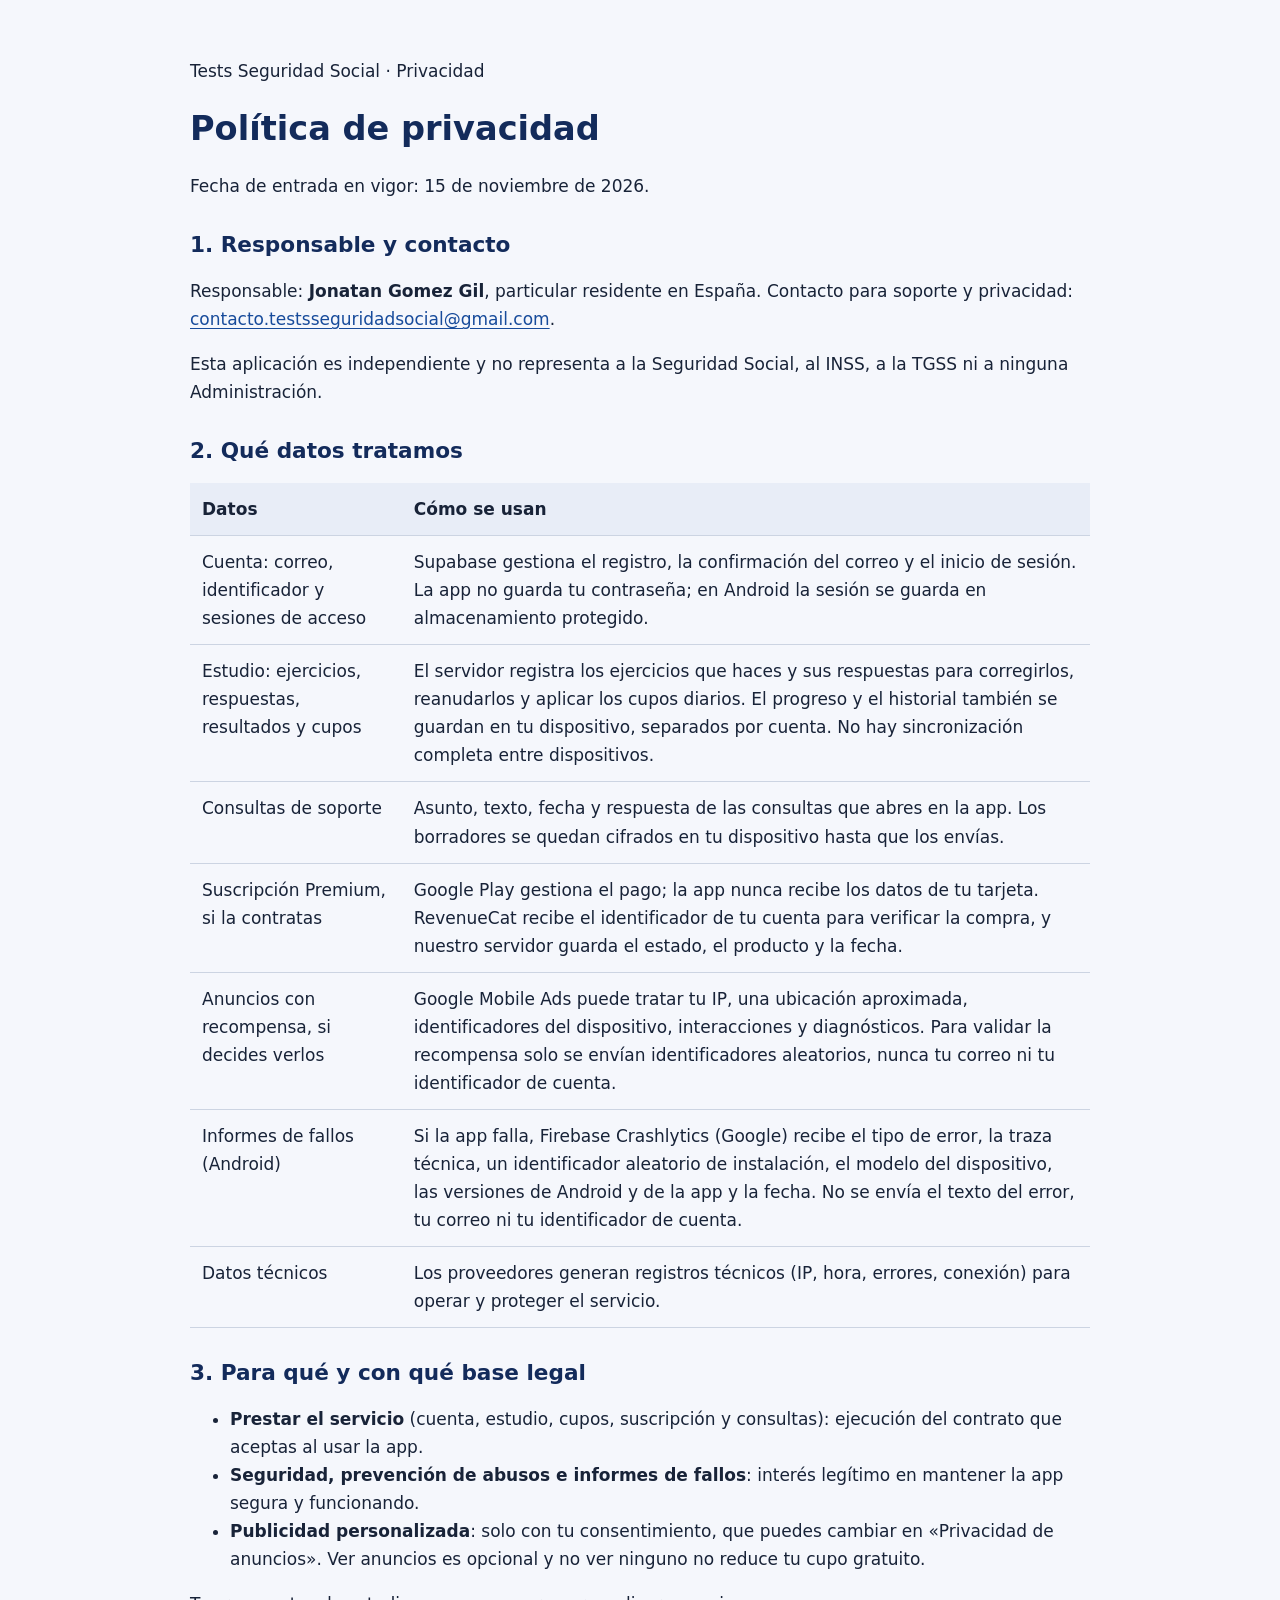
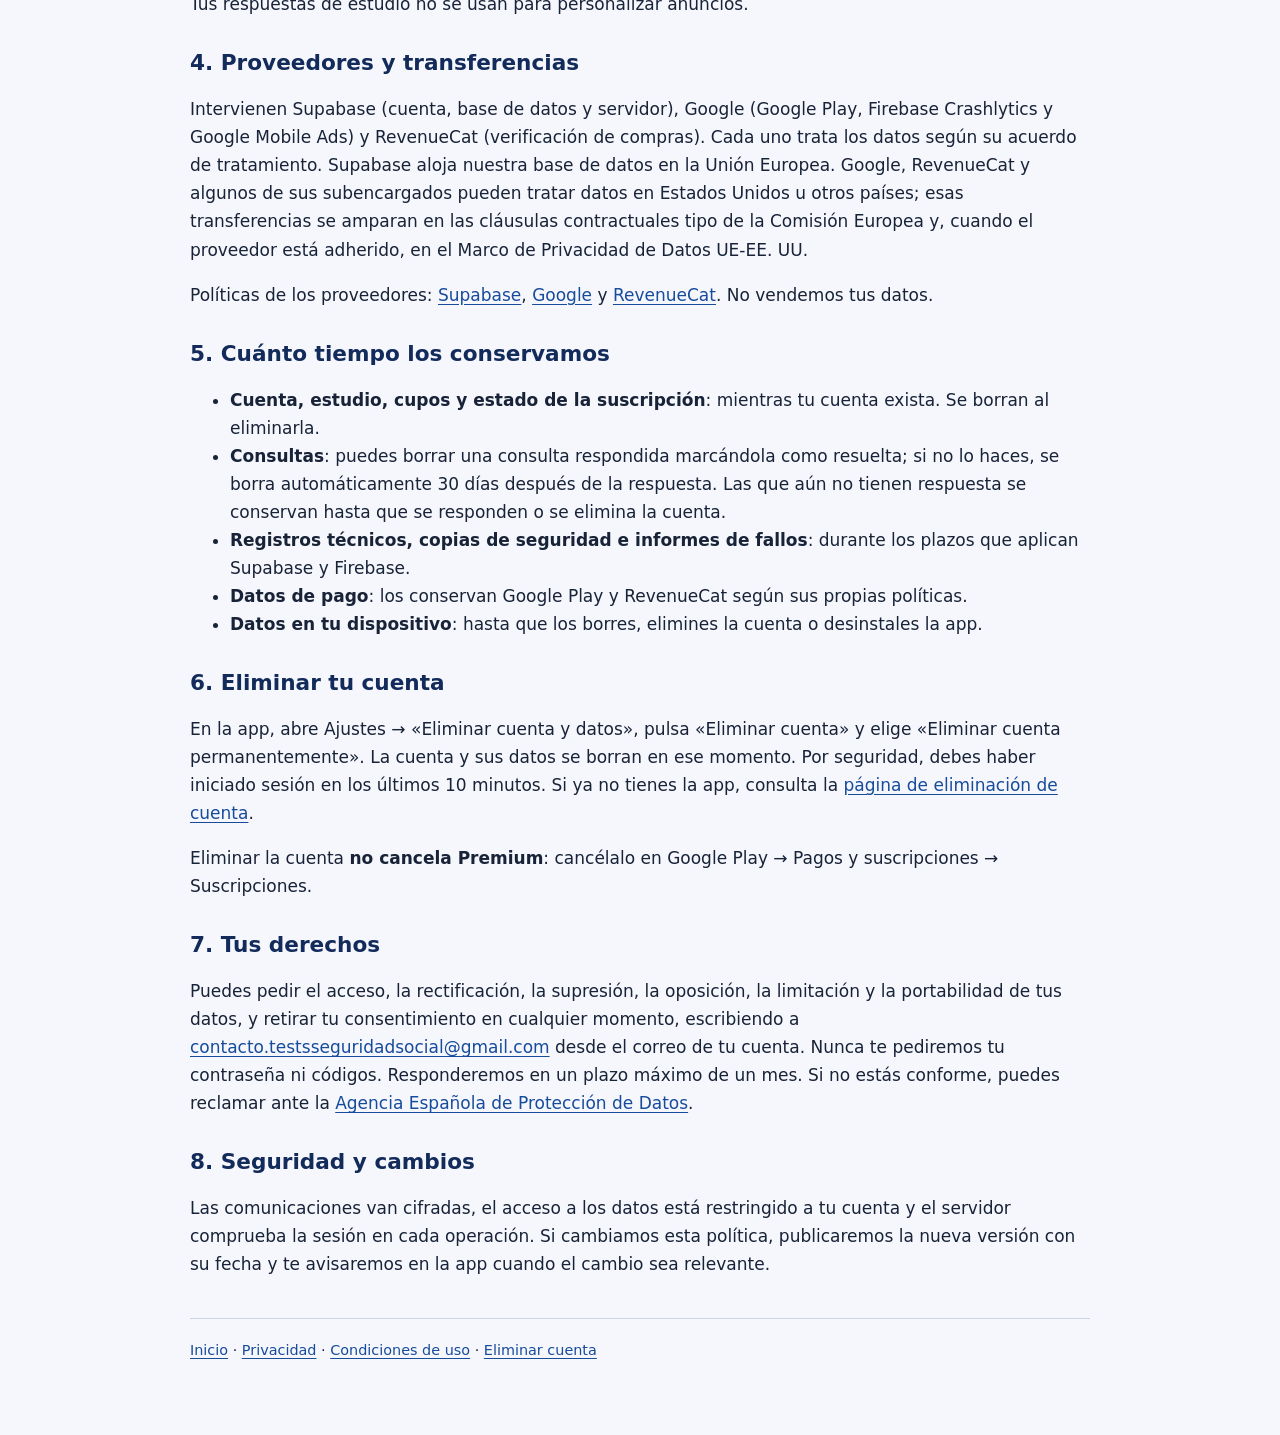
==== privacidad.html @ 5d0f277b "Create privacidad.html" ====
<!doctype html>
<html lang="es"><head><meta charset="utf-8"><meta name="viewport" content="width=device-width,initial-scale=1"><link rel="icon" href="data:,"><title>Privacidad — Tests Seguridad Social</title><link rel="stylesheet" href="estilo.css"></head><body><main>
<p>Tests Seguridad Social · Privacidad</p>
<h1>Política de privacidad</h1>
<p>Fecha de entrada en vigor: 15 de noviembre de 2026.</p>
<h2>1. Responsable y contacto</h2>
<p>Responsable: <strong>Jonatan Gomez Gil</strong>, particular residente en España. Contacto para soporte y privacidad: <a href="mailto:contacto.testsseguridadsocial@gmail.com">contacto.testsseguridadsocial@gmail.com</a>.</p>
<p>Esta aplicación es independiente y no representa a la Seguridad Social, al INSS, a la TGSS ni a ninguna Administración.</p>
<h2>2. Qué datos tratamos</h2>
<div class="tabla"><table><thead><tr><th>Datos</th><th>Cómo se usan</th></tr></thead><tbody>
<tr><td>Cuenta: correo, identificador y sesiones de acceso</td><td>Supabase gestiona el registro, la confirmación del correo y el inicio de sesión. La app no guarda tu contraseña; en Android la sesión se guarda en almacenamiento protegido.</td></tr>
<tr><td>Estudio: ejercicios, respuestas, resultados y cupos</td><td>El servidor registra los ejercicios que haces y sus respuestas para corregirlos, reanudarlos y aplicar los cupos diarios. El progreso y el historial también se guardan en tu dispositivo, separados por cuenta. No hay sincronización completa entre dispositivos.</td></tr>
<tr><td>Consultas de soporte</td><td>Asunto, texto, fecha y respuesta de las consultas que abres en la app. Los borradores se quedan cifrados en tu dispositivo hasta que los envías.</td></tr>
<tr><td>Suscripción Premium, si la contratas</td><td>Google Play gestiona el pago; la app nunca recibe los datos de tu tarjeta. RevenueCat recibe el identificador de tu cuenta para verificar la compra, y nuestro servidor guarda el estado, el producto y la fecha.</td></tr>
<tr><td>Anuncios con recompensa, si decides verlos</td><td>Google Mobile Ads puede tratar tu IP, una ubicación aproximada, identificadores del dispositivo, interacciones y diagnósticos. Para validar la recompensa solo se envían identificadores aleatorios, nunca tu correo ni tu identificador de cuenta.</td></tr>
<tr><td>Informes de fallos (Android)</td><td>Si la app falla, Firebase Crashlytics (Google) recibe el tipo de error, la traza técnica, un identificador aleatorio de instalación, el modelo del dispositivo, las versiones de Android y de la app y la fecha. No se envía el texto del error, tu correo ni tu identificador de cuenta.</td></tr>
<tr><td>Datos técnicos</td><td>Los proveedores generan registros técnicos (IP, hora, errores, conexión) para operar y proteger el servicio.</td></tr>
</tbody></table></div>
<h2>3. Para qué y con qué base legal</h2>
<ul>
<li><strong>Prestar el servicio</strong> (cuenta, estudio, cupos, suscripción y consultas): ejecución del contrato que aceptas al usar la app.</li>
<li><strong>Seguridad, prevención de abusos e informes de fallos</strong>: interés legítimo en mantener la app segura y funcionando.</li>
<li><strong>Publicidad personalizada</strong>: solo con tu consentimiento, que puedes cambiar en «Privacidad de anuncios». Ver anuncios es opcional y no ver ninguno no reduce tu cupo gratuito.</li>
</ul>
<p>Tus respuestas de estudio no se usan para personalizar anuncios.</p>
<h2>4. Proveedores y transferencias</h2>
<p>Intervienen Supabase (cuenta, base de datos y servidor), Google (Google Play, Firebase Crashlytics y Google Mobile Ads) y RevenueCat (verificación de compras). Cada uno trata los datos según su acuerdo de tratamiento. Supabase aloja nuestra base de datos en la Unión Europea. Google, RevenueCat y algunos de sus subencargados pueden tratar datos en Estados Unidos u otros países; esas transferencias se amparan en las cláusulas contractuales tipo de la Comisión Europea y, cuando el proveedor está adherido, en el Marco de Privacidad de Datos UE-EE. UU.</p>
<p>Políticas de los proveedores: <a href="https://supabase.com/privacy">Supabase</a>, <a href="https://policies.google.com/privacy">Google</a> y <a href="https://www.revenuecat.com/privacy/">RevenueCat</a>. No vendemos tus datos.</p>
<h2>5. Cuánto tiempo los conservamos</h2>
<ul>
<li><strong>Cuenta, estudio, cupos y estado de la suscripción</strong>: mientras tu cuenta exista. Se borran al eliminarla.</li>
<li><strong>Consultas</strong>: puedes borrar una consulta respondida marcándola como resuelta; si no lo haces, se borra automáticamente 30 días después de la respuesta. Las que aún no tienen respuesta se conservan hasta que se responden o se elimina la cuenta.</li>
<li><strong>Registros técnicos, copias de seguridad e informes de fallos</strong>: durante los plazos que aplican Supabase y Firebase.</li>
<li><strong>Datos de pago</strong>: los conservan Google Play y RevenueCat según sus propias políticas.</li>
<li><strong>Datos en tu dispositivo</strong>: hasta que los borres, elimines la cuenta o desinstales la app.</li>
</ul>
<h2>6. Eliminar tu cuenta</h2>
<p>En la app, abre Ajustes → «Eliminar cuenta y datos», pulsa «Eliminar cuenta» y elige «Eliminar cuenta permanentemente». La cuenta y sus datos se borran en ese momento. Por seguridad, debes haber iniciado sesión en los últimos 10 minutos. Si ya no tienes la app, consulta la <a href="eliminar-cuenta.html">página de eliminación de cuenta</a>.</p>
<p>Eliminar la cuenta <strong>no cancela Premium</strong>: cancélalo en Google Play → Pagos y suscripciones → Suscripciones.</p>
<h2>7. Tus derechos</h2>
<p>Puedes pedir el acceso, la rectificación, la supresión, la oposición, la limitación y la portabilidad de tus datos, y retirar tu consentimiento en cualquier momento, escribiendo a <a href="mailto:contacto.testsseguridadsocial@gmail.com">contacto.testsseguridadsocial@gmail.com</a> desde el correo de tu cuenta. Nunca te pediremos tu contraseña ni códigos. Responderemos en un plazo máximo de un mes. Si no estás conforme, puedes reclamar ante la <a href="https://www.aepd.es">Agencia Española de Protección de Datos</a>.</p>
<h2>8. Seguridad y cambios</h2>
<p>Las comunicaciones van cifradas, el acceso a los datos está restringido a tu cuenta y el servidor comprueba la sesión en cada operación. Si cambiamos esta política, publicaremos la nueva versión con su fecha y te avisaremos en la app cuando el cambio sea relevante.</p>
<footer><a href="index.html">Inicio</a> · <a href="privacidad.html">Privacidad</a> · <a href="condiciones.html">Condiciones de uso</a> · <a href="eliminar-cuenta.html">Eliminar cuenta</a></footer>
</main></body></html>
---- estilo.css ----
body{margin:0;background:#f5f7fc;color:#182338;font:17px/1.65 system-ui,sans-serif}main{max-width:900px;margin:0 auto;padding:40px 22px 72px}h1,h2{line-height:1.25;color:#132b5b}h1{font-size:2.1rem}h2{margin-top:2rem;font-size:1.35rem}a{color:#174b9b;text-underline-offset:3px}table{border-collapse:collapse;width:100%}th,td{padding:12px;text-align:left;vertical-align:top;border-bottom:1px solid #ccd4e2}th{background:#e8edf7}.tabla{overflow:auto}footer{border-top:1px solid #ccd4e2;margin-top:40px;padding-top:20px;font-size:.9rem}@media(max-width:600px){table{font-size:.9rem}th,td{padding:8px}h1{font-size:1.7rem}}
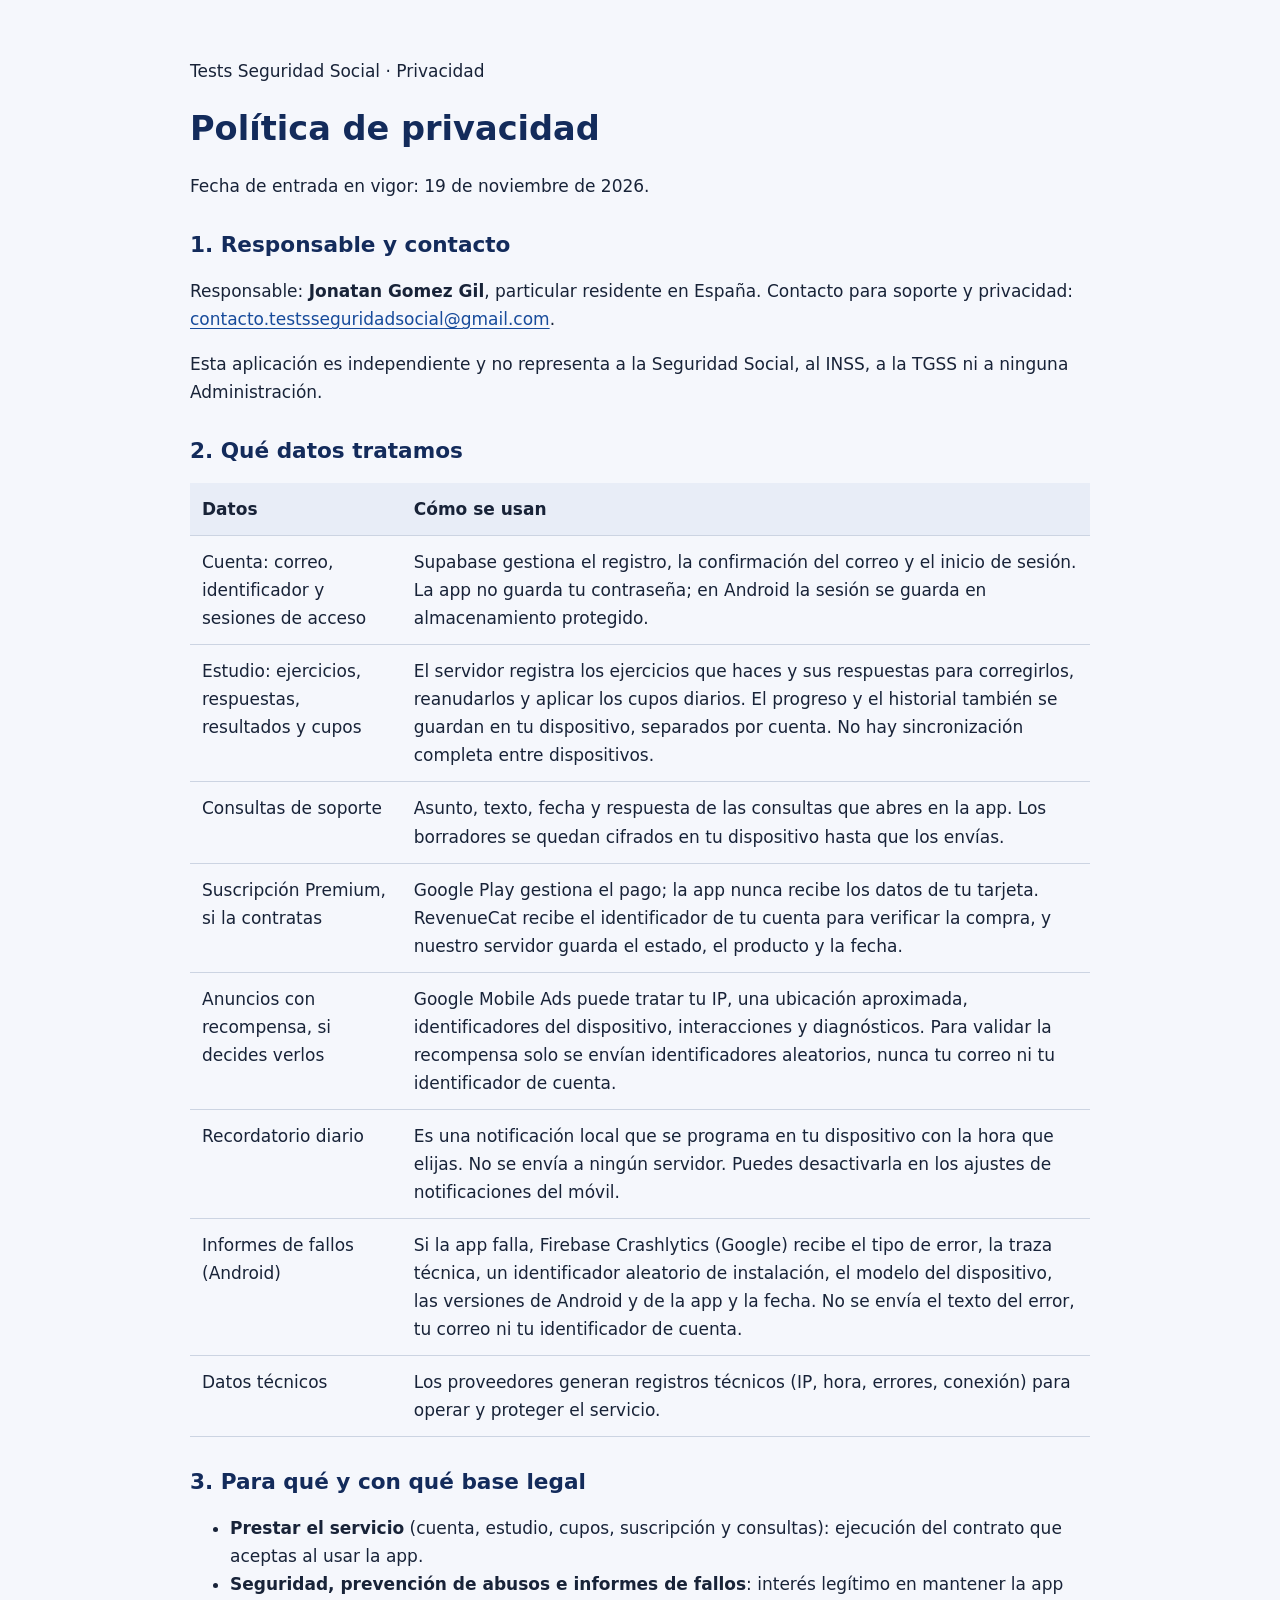
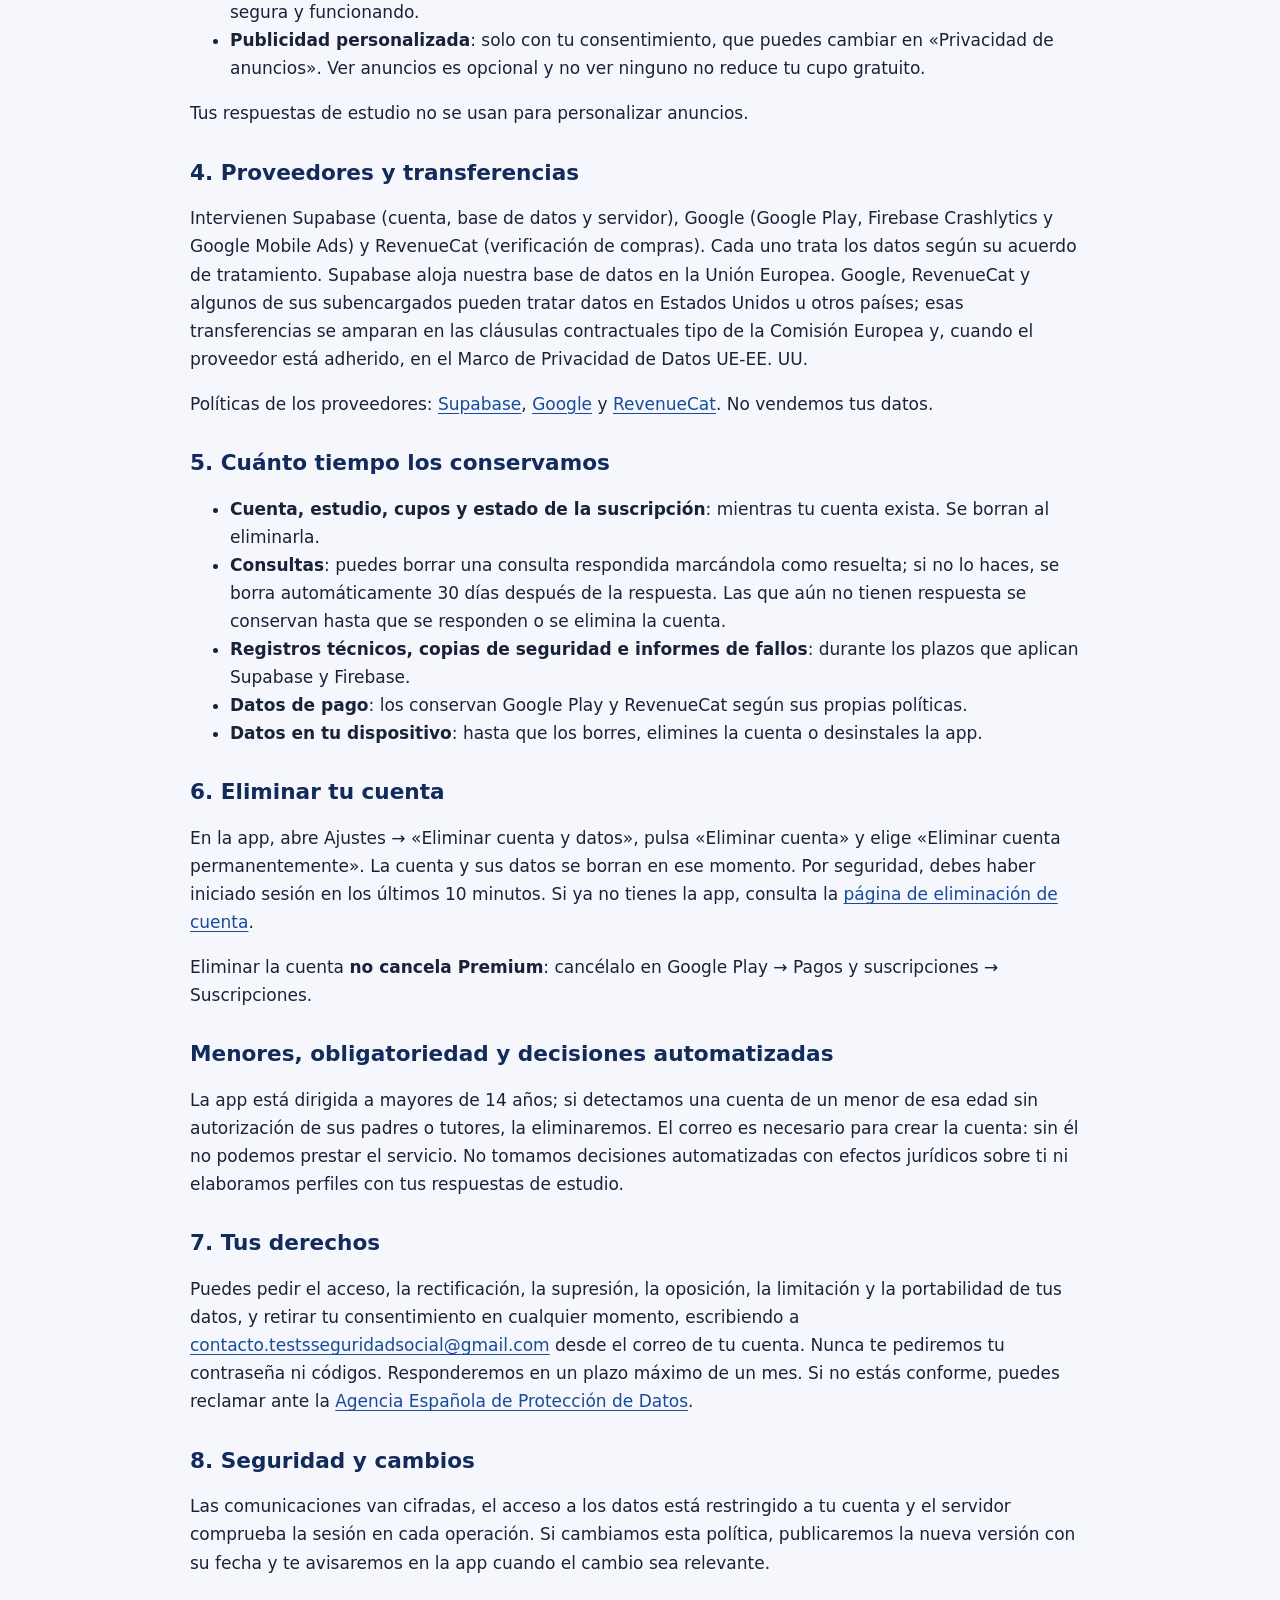
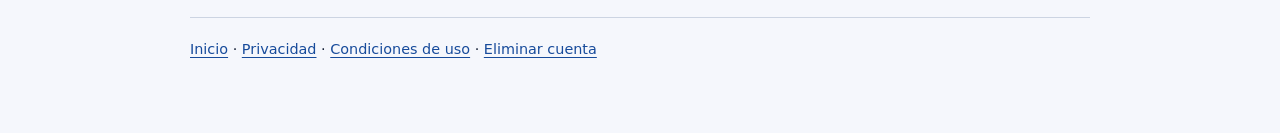
==== commit 91db3dbb: "Actualiza condiciones y privacidad (19/11/2026) Co-Authored-By: Claude Opus 5.5 <noreply@anthropic.c" ====
--- a/privacidad.html
+++ b/privacidad.html
@@ -2,7 +2,7 @@
 <html lang="es"><head><meta charset="utf-8"><meta name="viewport" content="width=device-width,initial-scale=1"><link rel="icon" href="data:,"><title>Privacidad — Tests Seguridad Social</title><link rel="stylesheet" href="estilo.css"></head><body><main>
 <p>Tests Seguridad Social · Privacidad</p>
 <h1>Política de privacidad</h1>
-<p>Fecha de entrada en vigor: 15 de noviembre de 2026.</p>
+<p>Fecha de entrada en vigor: 19 de noviembre de 2026.</p>
 <h2>1. Responsable y contacto</h2>
 <p>Responsable: <strong>Jonatan Gomez Gil</strong>, particular residente en España. Contacto para soporte y privacidad: <a href="mailto:contacto.testsseguridadsocial@gmail.com">contacto.testsseguridadsocial@gmail.com</a>.</p>
 <p>Esta aplicación es independiente y no representa a la Seguridad Social, al INSS, a la TGSS ni a ninguna Administración.</p>
@@ -13,6 +13,7 @@
 <tr><td>Consultas de soporte</td><td>Asunto, texto, fecha y respuesta de las consultas que abres en la app. Los borradores se quedan cifrados en tu dispositivo hasta que los envías.</td></tr>
 <tr><td>Suscripción Premium, si la contratas</td><td>Google Play gestiona el pago; la app nunca recibe los datos de tu tarjeta. RevenueCat recibe el identificador de tu cuenta para verificar la compra, y nuestro servidor guarda el estado, el producto y la fecha.</td></tr>
 <tr><td>Anuncios con recompensa, si decides verlos</td><td>Google Mobile Ads puede tratar tu IP, una ubicación aproximada, identificadores del dispositivo, interacciones y diagnósticos. Para validar la recompensa solo se envían identificadores aleatorios, nunca tu correo ni tu identificador de cuenta.</td></tr>
+<tr><td>Recordatorio diario</td><td>Es una notificación local que se programa en tu dispositivo con la hora que elijas. No se envía a ningún servidor. Puedes desactivarla en los ajustes de notificaciones del móvil.</td></tr>
 <tr><td>Informes de fallos (Android)</td><td>Si la app falla, Firebase Crashlytics (Google) recibe el tipo de error, la traza técnica, un identificador aleatorio de instalación, el modelo del dispositivo, las versiones de Android y de la app y la fecha. No se envía el texto del error, tu correo ni tu identificador de cuenta.</td></tr>
 <tr><td>Datos técnicos</td><td>Los proveedores generan registros técnicos (IP, hora, errores, conexión) para operar y proteger el servicio.</td></tr>
 </tbody></table></div>
@@ -37,6 +38,8 @@
 <h2>6. Eliminar tu cuenta</h2>
 <p>En la app, abre Ajustes → «Eliminar cuenta y datos», pulsa «Eliminar cuenta» y elige «Eliminar cuenta permanentemente». La cuenta y sus datos se borran en ese momento. Por seguridad, debes haber iniciado sesión en los últimos 10 minutos. Si ya no tienes la app, consulta la <a href="eliminar-cuenta.html">página de eliminación de cuenta</a>.</p>
 <p>Eliminar la cuenta <strong>no cancela Premium</strong>: cancélalo en Google Play → Pagos y suscripciones → Suscripciones.</p>
+<h2>Menores, obligatoriedad y decisiones automatizadas</h2>
+<p>La app está dirigida a mayores de 14 años; si detectamos una cuenta de un menor de esa edad sin autorización de sus padres o tutores, la eliminaremos. El correo es necesario para crear la cuenta: sin él no podemos prestar el servicio. No tomamos decisiones automatizadas con efectos jurídicos sobre ti ni elaboramos perfiles con tus respuestas de estudio.</p>
 <h2>7. Tus derechos</h2>
 <p>Puedes pedir el acceso, la rectificación, la supresión, la oposición, la limitación y la portabilidad de tus datos, y retirar tu consentimiento en cualquier momento, escribiendo a <a href="mailto:contacto.testsseguridadsocial@gmail.com">contacto.testsseguridadsocial@gmail.com</a> desde el correo de tu cuenta. Nunca te pediremos tu contraseña ni códigos. Responderemos en un plazo máximo de un mes. Si no estás conforme, puedes reclamar ante la <a href="https://www.aepd.es">Agencia Española de Protección de Datos</a>.</p>
 <h2>8. Seguridad y cambios</h2>
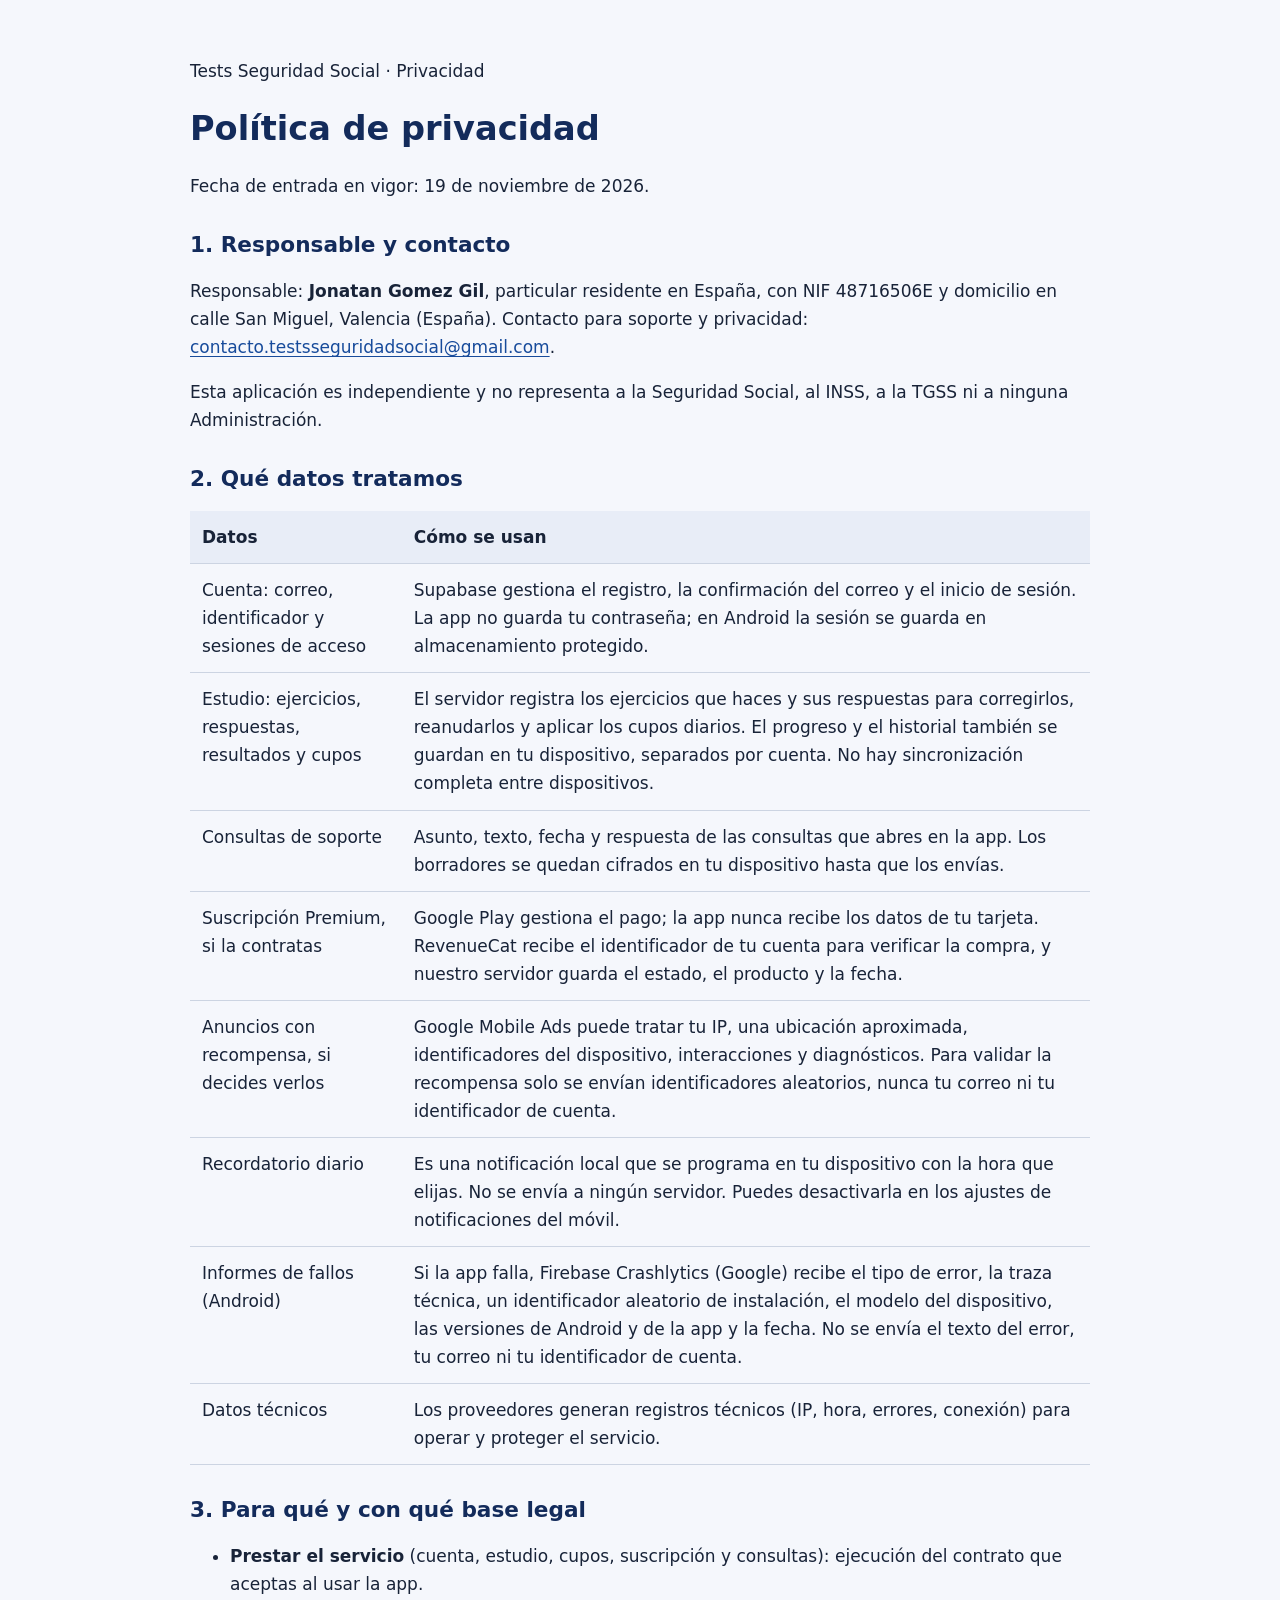
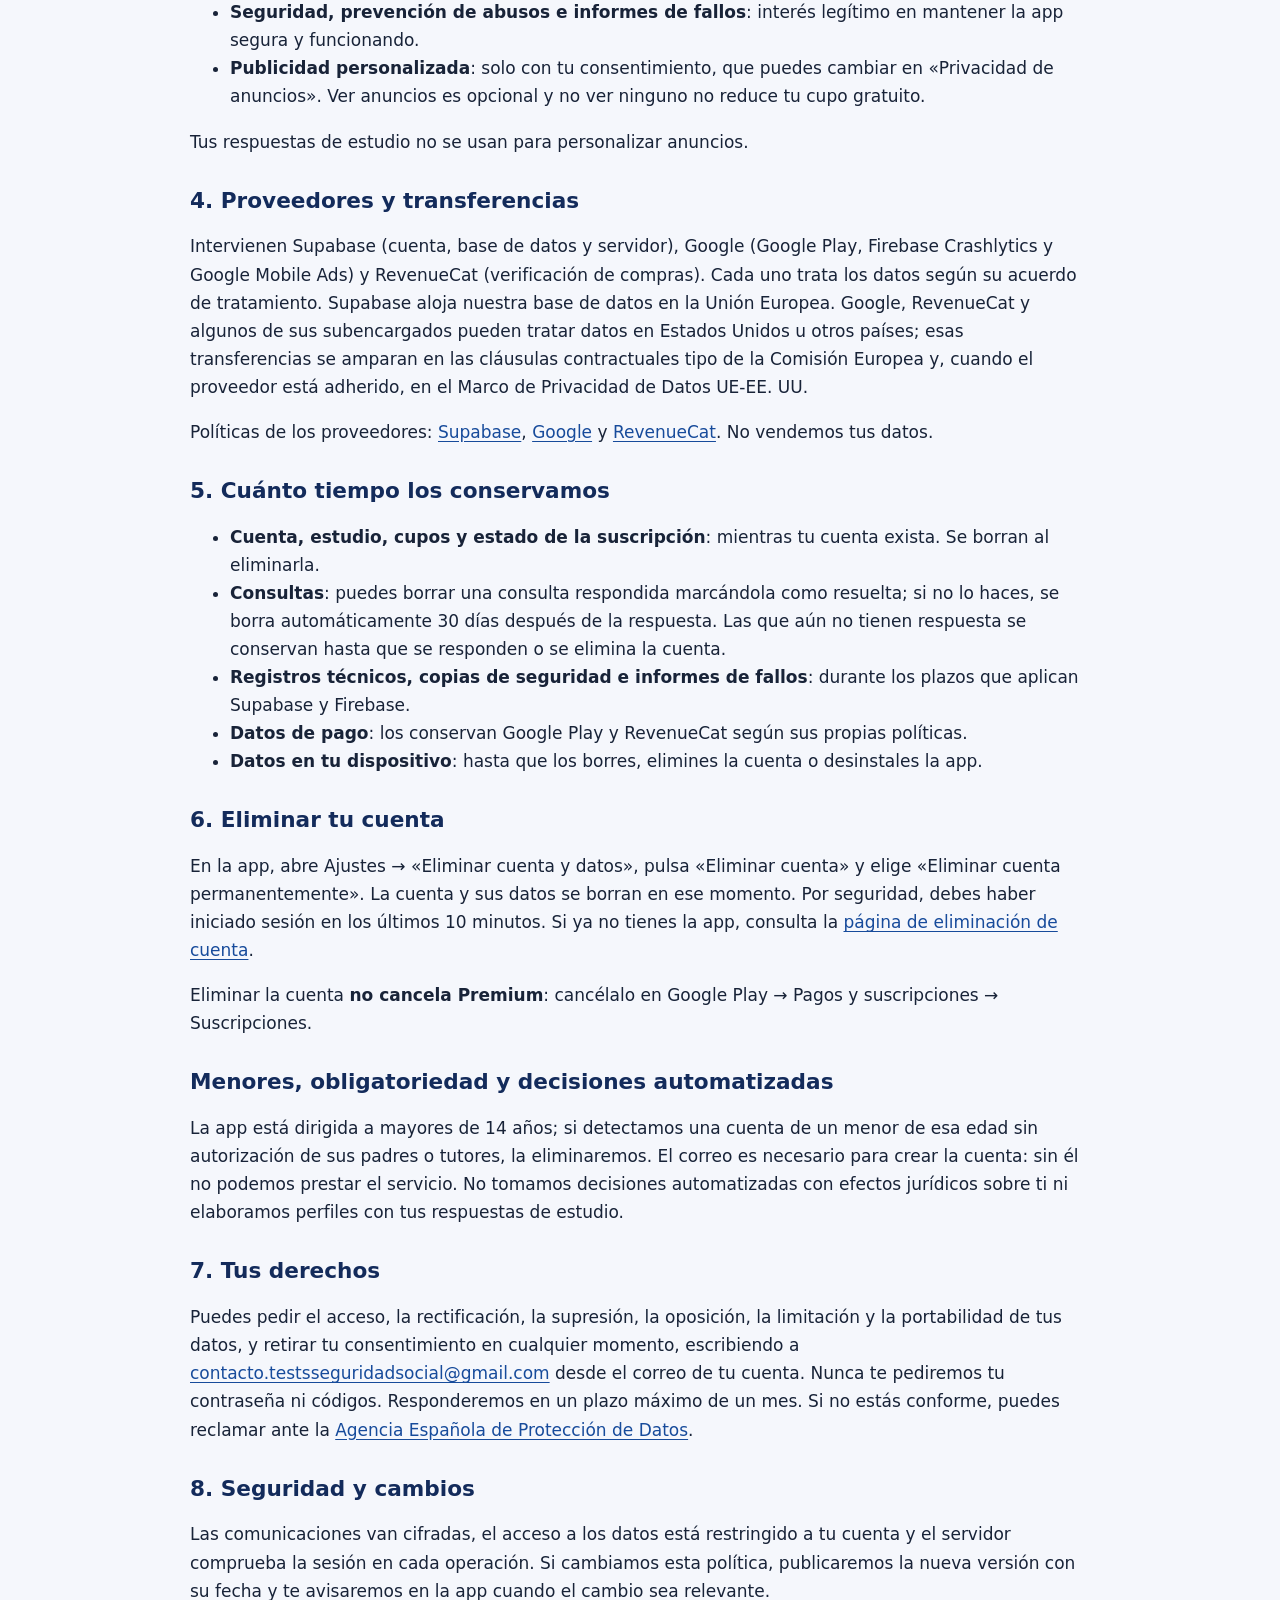
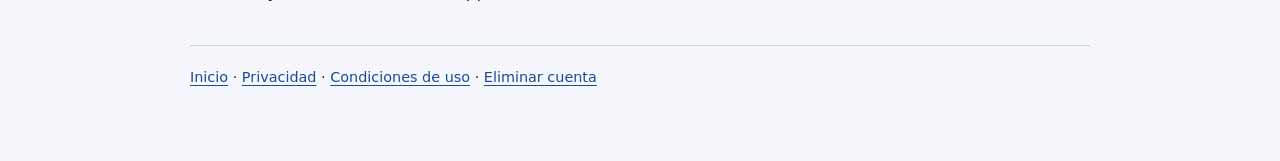
==== commit de8e8958: "Añade NIF y domicilio del titular (LSSI art. 10) Co-Authored-By: Claude Opus 5.5 <noreply@anthropic." ====
--- a/privacidad.html
+++ b/privacidad.html
@@ -4,7 +4,7 @@
 <h1>Política de privacidad</h1>
 <p>Fecha de entrada en vigor: 19 de noviembre de 2026.</p>
 <h2>1. Responsable y contacto</h2>
-<p>Responsable: <strong>Jonatan Gomez Gil</strong>, particular residente en España. Contacto para soporte y privacidad: <a href="mailto:contacto.testsseguridadsocial@gmail.com">contacto.testsseguridadsocial@gmail.com</a>.</p>
+<p>Responsable: <strong>Jonatan Gomez Gil</strong>, particular residente en España, con NIF 48716506E y domicilio en calle San Miguel, Valencia (España). Contacto para soporte y privacidad: <a href="mailto:contacto.testsseguridadsocial@gmail.com">contacto.testsseguridadsocial@gmail.com</a>.</p>
 <p>Esta aplicación es independiente y no representa a la Seguridad Social, al INSS, a la TGSS ni a ninguna Administración.</p>
 <h2>2. Qué datos tratamos</h2>
 <div class="tabla"><table><thead><tr><th>Datos</th><th>Cómo se usan</th></tr></thead><tbody>
